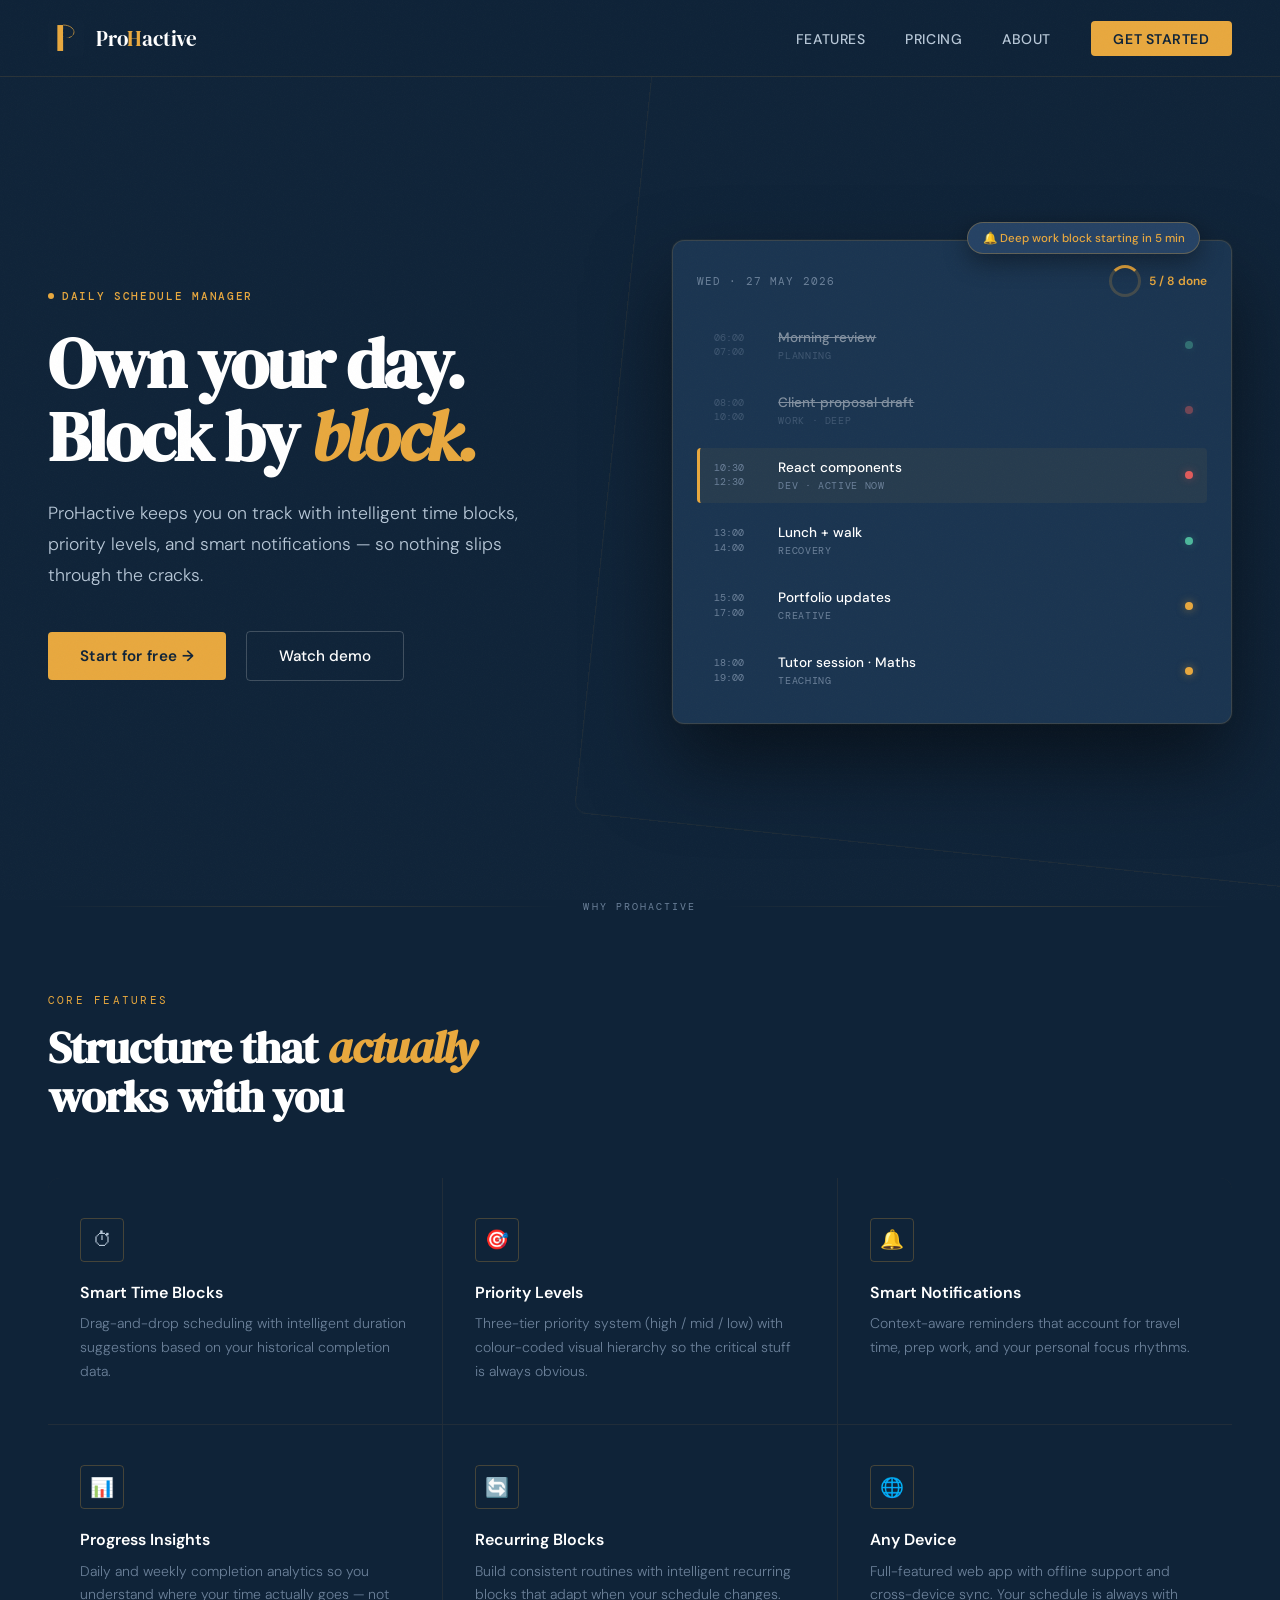
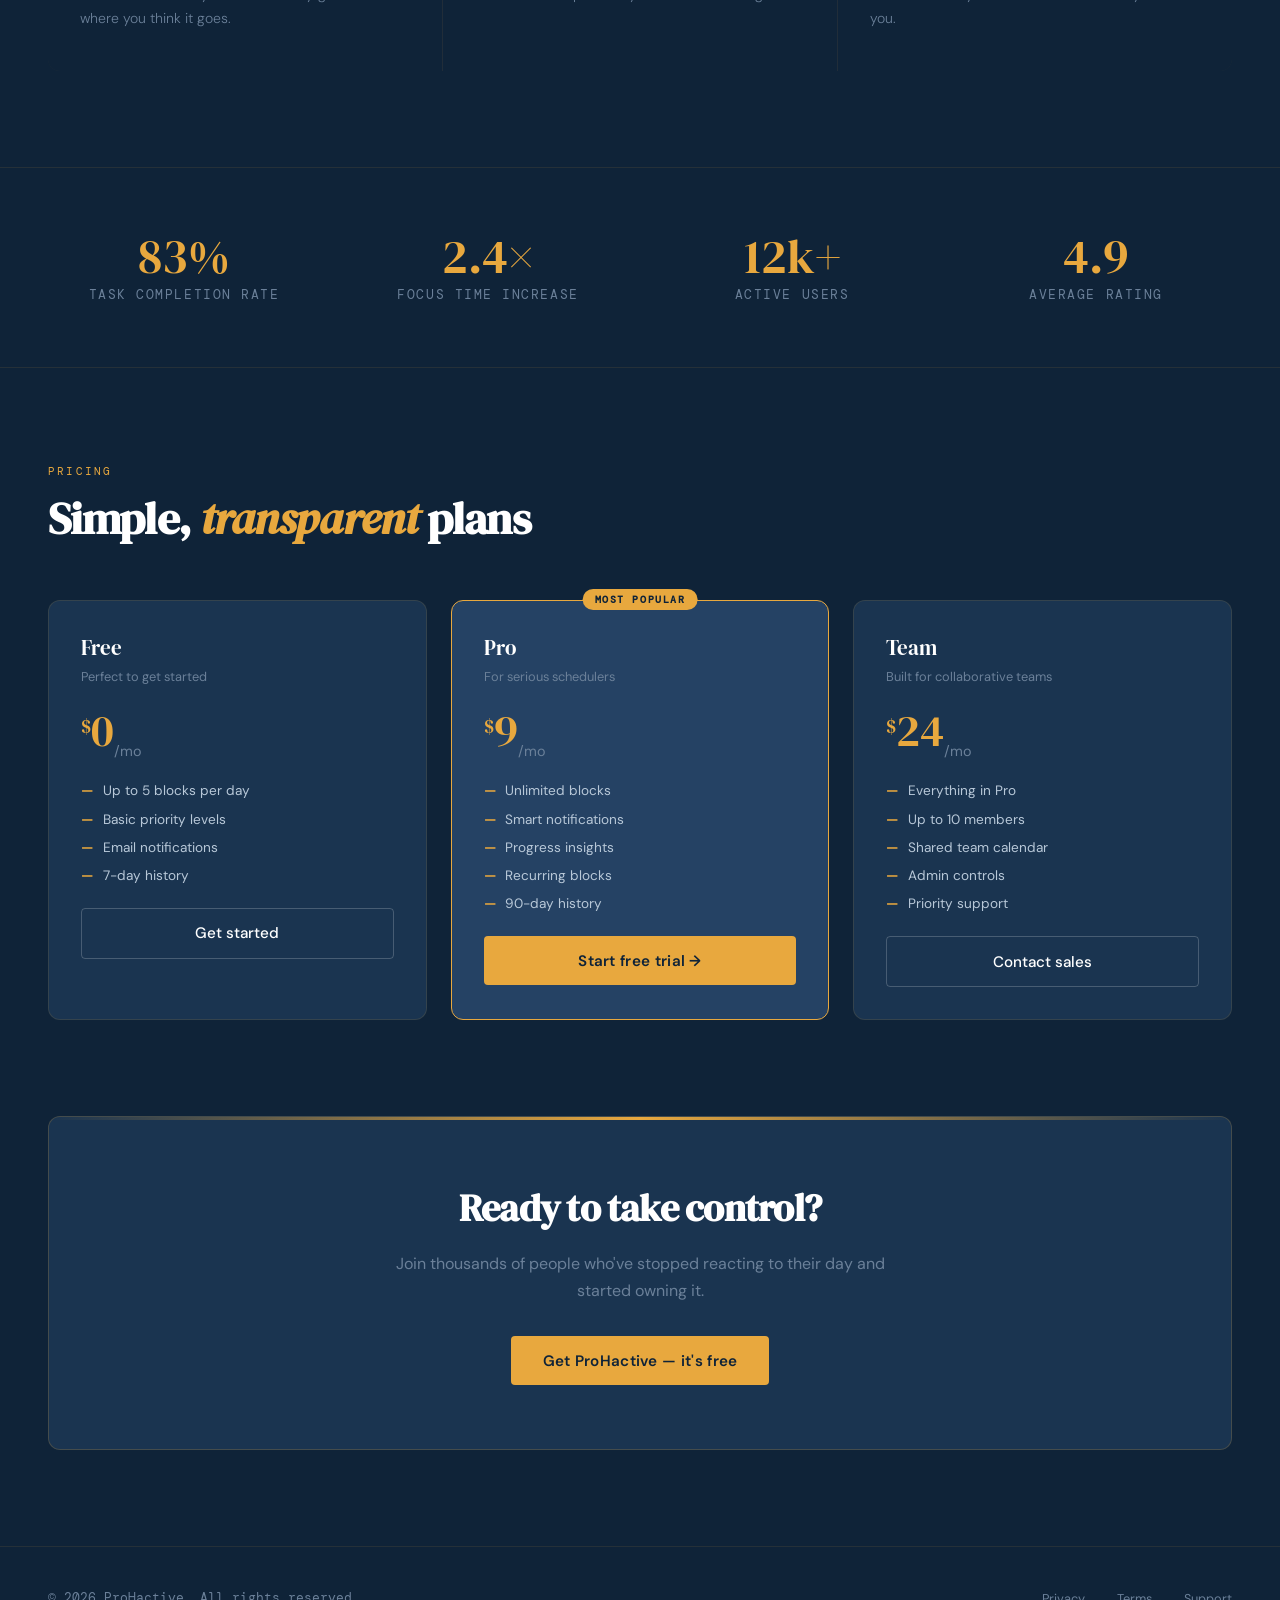
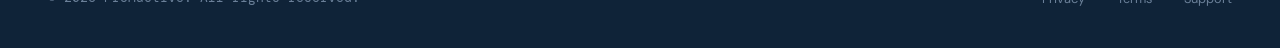
==== landingpage.html @ 16ff709b "doc: added a landing page doc for the app" ====
<!DOCTYPE html>
<html lang="en">
<head>
  <meta charset="UTF-8" />
  <meta name="viewport" content="width=device-width, initial-scale=1.0" />
  <title>ProHactive | Own Your Day</title>
  <link rel="preconnect" href="https://fonts.googleapis.com" />
  <link rel="preconnect" href="https://fonts.gstatic.com" crossorigin />
  <link href="https://fonts.googleapis.com/css2?family=DM+Serif+Display:ital@0;1&family=DM+Sans:wght@300;400;500;600&family=DM+Mono:wght@400;500&display=swap" rel="stylesheet" />

  <style>
    /* ── Tokens ── */
    :root {
      --navy:   #0f2338;
      --navy-mid: #1a3450;
      --navy-light: #254264;
      --gold:   #e8a83e;
      --gold-pale: #f3c97a;
      --gold-dim: #c08828;
      --cream:  #faf7f2;
      --white:  #ffffff;
      --text-body: #b8c8d8;
      --text-muted: #6b8099;

      --radius: 4px;
      --radius-lg: 12px;
      --transition: 0.25s cubic-bezier(.4,0,.2,1);
    }

    *, *::before, *::after { box-sizing: border-box; margin: 0; padding: 0; }

    html { scroll-behavior: smooth; }

    body {
      font-family: 'DM Sans', sans-serif;
      background: var(--navy);
      color: var(--text-body);
      overflow-x: hidden;
    }

    /* ── Grain overlay ── */
    body::before {
      content: '';
      position: fixed;
      inset: 0;
      background-image: url("data:image/svg+xml,%3Csvg viewBox='0 0 256 256' xmlns='http://www.w3.org/2000/svg'%3E%3Cfilter id='noise'%3E%3CfeTurbulence type='fractalNoise' baseFrequency='0.9' numOctaves='4' stitchTiles='stitch'/%3E%3C/filter%3E%3Crect width='100%25' height='100%25' filter='url(%23noise)' opacity='0.04'/%3E%3C/svg%3E");
      background-size: 200px;
      pointer-events: none;
      z-index: 9999;
      opacity: 0.6;
    }

    /* ── Nav ── */
    nav {
      position: fixed;
      top: 0; left: 0; right: 0;
      z-index: 100;
      display: flex;
      align-items: center;
      justify-content: space-between;
      padding: 1.25rem 3rem;
      background: rgba(15, 35, 56, 0.85);
      backdrop-filter: blur(16px);
      border-bottom: 1px solid rgba(232,168,62,.12);
    }

    .nav-logo {
      display: flex;
      align-items: center;
      gap: 0.75rem;
      text-decoration: none;
    }

    /* Inline P logo mark */
    .logo-mark {
      width: 36px;
      height: 36px;
      flex-shrink: 0;
    }

    .nav-brand {
      font-family: 'DM Serif Display', serif;
      font-size: 1.3rem;
      color: var(--white);
      letter-spacing: -0.01em;
    }

    .nav-brand span { color: var(--gold); }

    .nav-links {
      display: flex;
      align-items: center;
      gap: 2.5rem;
      list-style: none;
    }

    .nav-links a {
      text-decoration: none;
      font-size: 0.875rem;
      font-weight: 500;
      color: var(--text-body);
      letter-spacing: 0.04em;
      text-transform: uppercase;
      transition: color var(--transition);
    }

    .nav-links a:hover { color: var(--gold); }

    .nav-cta {
      background: var(--gold);
      color: var(--navy) !important;
      padding: 0.55rem 1.4rem;
      border-radius: var(--radius);
      font-weight: 600 !important;
      transition: background var(--transition), transform var(--transition) !important;
    }

    .nav-cta:hover {
      background: var(--gold-pale) !important;
      transform: translateY(-1px);
    }

    /* ── Hero ── */
    .hero {
      min-height: 100vh;
      display: grid;
      grid-template-columns: 1fr 1fr;
      align-items: center;
      gap: 4rem;
      padding: 10rem 3rem 6rem;
      position: relative;
      overflow: hidden;
    }

    /* Background geometric lines */
    .hero::after {
      content: '';
      position: absolute;
      right: -8%;
      top: 5%;
      width: 60%;
      height: 90%;
      border: 1px solid rgba(232,168,62,.06);
      border-radius: var(--radius-lg);
      transform: rotate(6deg);
      pointer-events: none;
    }

    .hero-eyebrow {
      display: inline-flex;
      align-items: center;
      gap: 0.5rem;
      font-family: 'DM Mono', monospace;
      font-size: 0.7rem;
      font-weight: 500;
      color: var(--gold);
      letter-spacing: 0.15em;
      text-transform: uppercase;
      margin-bottom: 1.5rem;
      opacity: 0;
      animation: fadeUp 0.7s 0.1s forwards;
    }

    .eyebrow-dot {
      width: 6px; height: 6px;
      border-radius: 50%;
      background: var(--gold);
      animation: pulse 2s infinite;
    }

    @keyframes pulse {
      0%, 100% { opacity: 1; transform: scale(1); }
      50% { opacity: 0.4; transform: scale(0.7); }
    }

    .hero-title {
      font-family: 'DM Serif Display', serif;
      font-size: clamp(3rem, 5.5vw, 5.5rem);
      line-height: 1.05;
      color: var(--white);
      letter-spacing: -0.03em;
      margin-bottom: 1.5rem;
      opacity: 0;
      animation: fadeUp 0.7s 0.2s forwards;
    }

    .hero-title .accent {
      color: var(--gold);
      font-style: italic;
    }

    .hero-sub {
      font-size: 1.1rem;
      line-height: 1.75;
      color: var(--text-body);
      max-width: 500px;
      margin-bottom: 2.5rem;
      font-weight: 300;
      opacity: 0;
      animation: fadeUp 0.7s 0.35s forwards;
    }

    .hero-actions {
      display: flex;
      align-items: center;
      gap: 1.25rem;
      flex-wrap: wrap;
      opacity: 0;
      animation: fadeUp 0.7s 0.5s forwards;
    }

    .btn-primary {
      background: var(--gold);
      color: var(--navy);
      border: none;
      padding: 0.9rem 2rem;
      border-radius: var(--radius);
      font-family: 'DM Sans', sans-serif;
      font-size: 0.95rem;
      font-weight: 600;
      cursor: pointer;
      letter-spacing: 0.02em;
      transition: background var(--transition), transform var(--transition), box-shadow var(--transition);
      box-shadow: 0 0 0 0 rgba(232,168,62,0);
    }

    .btn-primary:hover {
      background: var(--gold-pale);
      transform: translateY(-2px);
      box-shadow: 0 12px 32px rgba(232,168,62,0.25);
    }

    .btn-ghost {
      background: transparent;
      color: var(--white);
      border: 1px solid rgba(255,255,255,.2);
      padding: 0.9rem 2rem;
      border-radius: var(--radius);
      font-family: 'DM Sans', sans-serif;
      font-size: 0.95rem;
      font-weight: 500;
      cursor: pointer;
      transition: border-color var(--transition), color var(--transition);
    }

    .btn-ghost:hover {
      border-color: var(--gold);
      color: var(--gold);
    }

    /* ── App Preview ── */
    .hero-visual {
      position: relative;
      opacity: 0;
      animation: fadeLeft 0.9s 0.45s forwards;
    }

    .app-card {
      background: var(--navy-mid);
      border: 1px solid rgba(232,168,62,.15);
      border-radius: var(--radius-lg);
      padding: 1.5rem;
      box-shadow: 0 40px 80px rgba(0,0,0,.5), 0 0 0 1px rgba(232,168,62,.05);
    }

    .app-header {
      display: flex;
      align-items: center;
      justify-content: space-between;
      margin-bottom: 1.25rem;
    }

    .app-date {
      font-family: 'DM Mono', monospace;
      font-size: 0.7rem;
      color: var(--text-muted);
      letter-spacing: 0.1em;
      text-transform: uppercase;
    }

    .progress-ring {
      display: flex;
      align-items: center;
      gap: 0.5rem;
      font-size: 0.75rem;
      color: var(--gold);
      font-weight: 600;
    }

    .ring {
      width: 32px; height: 32px;
      border-radius: 50%;
      border: 3px solid rgba(232,168,62,.2);
      border-top-color: var(--gold);
      animation: spin 3s linear infinite;
    }

    @keyframes spin { to { transform: rotate(360deg); } }

    /* Time blocks */
    .time-blocks { display: flex; flex-direction: column; gap: 0.6rem; }

    .block {
      display: grid;
      grid-template-columns: 52px 1fr auto;
      align-items: center;
      gap: 0.75rem;
      padding: 0.7rem 0.9rem;
      border-radius: var(--radius);
      border-left: 3px solid transparent;
      transition: background var(--transition);
      cursor: default;
    }

    .block:hover { background: rgba(255,255,255,.03); }

    .block-time {
      font-family: 'DM Mono', monospace;
      font-size: 0.65rem;
      color: var(--text-muted);
      line-height: 1.4;
    }

    .block-info { display: flex; flex-direction: column; gap: 0.2rem; }

    .block-title {
      font-size: 0.85rem;
      font-weight: 500;
      color: var(--white);
    }

    .block-tag {
      font-size: 0.65rem;
      color: var(--text-muted);
      font-family: 'DM Mono', monospace;
      letter-spacing: 0.06em;
      text-transform: uppercase;
    }

    .priority {
      width: 8px; height: 8px;
      border-radius: 50%;
      flex-shrink: 0;
    }

    /* Priority colors */
    .p-high   { background: #e05b5b; box-shadow: 0 0 8px #e05b5b66; }
    .p-mid    { background: var(--gold); box-shadow: 0 0 8px rgba(232,168,62,.5); }
    .p-low    { background: #4db89c; box-shadow: 0 0 8px #4db89c55; }

    /* Active block */
    .block-active {
      background: rgba(232,168,62,.06);
      border-left-color: var(--gold);
    }

    .block-done { opacity: 0.45; }
    .block-done .block-title { text-decoration: line-through; }

    /* Notification pill */
    .notif-pill {
      position: absolute;
      top: -18px;
      right: 2rem;
      background: var(--navy-light);
      border: 1px solid rgba(232,168,62,.3);
      border-radius: 99px;
      padding: 0.45rem 0.9rem;
      font-size: 0.72rem;
      color: var(--gold);
      font-weight: 500;
      display: flex;
      align-items: center;
      gap: 0.4rem;
      box-shadow: 0 8px 24px rgba(0,0,0,.4);
      animation: floatBob 3s ease-in-out infinite;
    }

    @keyframes floatBob {
      0%, 100% { transform: translateY(0); }
      50% { transform: translateY(-6px); }
    }

    /* ── Divider ── */
    .section-divider {
      display: flex;
      align-items: center;
      gap: 1.5rem;
      padding: 0 3rem;
      margin: 0 0 5rem;
    }

    .divider-line {
      flex: 1;
      height: 1px;
      background: linear-gradient(90deg, transparent, rgba(232,168,62,.2), transparent);
    }

    .divider-label {
      font-family: 'DM Mono', monospace;
      font-size: 0.65rem;
      letter-spacing: 0.2em;
      text-transform: uppercase;
      color: var(--text-muted);
    }

    /* ── Features ── */
    .features {
      padding: 0 3rem 6rem;
    }

    .section-label {
      font-family: 'DM Mono', monospace;
      font-size: 0.7rem;
      letter-spacing: 0.2em;
      text-transform: uppercase;
      color: var(--gold);
      margin-bottom: 1rem;
    }

    .section-title {
      font-family: 'DM Serif Display', serif;
      font-size: clamp(2rem, 3.5vw, 3.2rem);
      color: var(--white);
      line-height: 1.1;
      letter-spacing: -0.02em;
      margin-bottom: 3.5rem;
    }

    .section-title em { color: var(--gold); font-style: italic; }

    .features-grid {
      display: grid;
      grid-template-columns: repeat(3, 1fr);
      gap: 1.5px;
      background: rgba(232,168,62,.08);
      border-radius: var(--radius-lg);
      overflow: hidden;
    }

    .feature-card {
      background: var(--navy);
      padding: 2.5rem 2rem;
      transition: background var(--transition);
      position: relative;
    }

    .feature-card:hover { background: var(--navy-mid); }

    .feature-card::before {
      content: '';
      position: absolute;
      top: 0; left: 0; right: 0;
      height: 2px;
      background: linear-gradient(90deg, transparent, var(--gold), transparent);
      opacity: 0;
      transition: opacity var(--transition);
    }

    .feature-card:hover::before { opacity: 1; }

    .feature-icon {
      width: 44px; height: 44px;
      border: 1px solid rgba(232,168,62,.25);
      border-radius: var(--radius);
      display: flex;
      align-items: center;
      justify-content: center;
      margin-bottom: 1.25rem;
      font-size: 1.2rem;
    }

    .feature-name {
      font-size: 1rem;
      font-weight: 600;
      color: var(--white);
      margin-bottom: 0.6rem;
    }

    .feature-desc {
      font-size: 0.875rem;
      line-height: 1.7;
      color: var(--text-muted);
      font-weight: 300;
    }

    /* ── Stats strip ── */
    .stats {
      padding: 4rem 3rem;
      border-top: 1px solid rgba(232,168,62,.1);
      border-bottom: 1px solid rgba(232,168,62,.1);
      display: grid;
      grid-template-columns: repeat(4, 1fr);
      gap: 2rem;
      margin-bottom: 6rem;
    }

    .stat-item { text-align: center; }

    .stat-num {
      font-family: 'DM Serif Display', serif;
      font-size: 3rem;
      color: var(--gold);
      line-height: 1;
      margin-bottom: 0.4rem;
    }

    .stat-label {
      font-size: 0.8rem;
      color: var(--text-muted);
      text-transform: uppercase;
      letter-spacing: 0.12em;
      font-family: 'DM Mono', monospace;
    }

    /* ── Pricing ── */
    .pricing {
      padding: 0 3rem 6rem;
    }

    .pricing-cards {
      display: grid;
      grid-template-columns: repeat(3, 1fr);
      gap: 1.5rem;
      margin-top: 3rem;
    }

    .price-card {
      border: 1px solid rgba(232,168,62,.12);
      border-radius: var(--radius-lg);
      padding: 2rem;
      background: var(--navy-mid);
      position: relative;
      transition: transform var(--transition), box-shadow var(--transition);
    }

    .price-card:hover {
      transform: translateY(-4px);
      box-shadow: 0 24px 48px rgba(0,0,0,.4);
    }

    .price-card.featured {
      border-color: var(--gold);
      background: var(--navy-light);
    }

    .featured-badge {
      position: absolute;
      top: -12px;
      left: 50%;
      transform: translateX(-50%);
      background: var(--gold);
      color: var(--navy);
      font-size: 0.65rem;
      font-weight: 700;
      letter-spacing: 0.15em;
      text-transform: uppercase;
      padding: 0.25rem 0.75rem;
      border-radius: 99px;
      font-family: 'DM Mono', monospace;
    }

    .plan-name {
      font-family: 'DM Serif Display', serif;
      font-size: 1.3rem;
      color: var(--white);
      margin-bottom: 0.4rem;
    }

    .plan-desc {
      font-size: 0.8rem;
      color: var(--text-muted);
      margin-bottom: 1.5rem;
    }

    .plan-price {
      font-family: 'DM Serif Display', serif;
      font-size: 2.8rem;
      color: var(--gold);
      line-height: 1;
      margin-bottom: 0.3rem;
    }

    .plan-price sup { font-size: 1.2rem; vertical-align: top; margin-top: 0.5rem; display: inline-block; }
    .plan-price sub { font-size: 0.9rem; color: var(--text-muted); font-family: 'DM Sans', sans-serif; }

    .plan-features {
      list-style: none;
      margin: 1.5rem 0;
      display: flex;
      flex-direction: column;
      gap: 0.7rem;
    }

    .plan-features li {
      font-size: 0.85rem;
      color: var(--text-body);
      display: flex;
      align-items: center;
      gap: 0.6rem;
    }

    .plan-features li::before {
      content: '—';
      color: var(--gold);
      font-weight: 700;
      flex-shrink: 0;
    }

    /* ── CTA Banner ── */
    .cta-banner {
      margin: 0 3rem 6rem;
      background: var(--navy-mid);
      border: 1px solid rgba(232,168,62,.2);
      border-radius: var(--radius-lg);
      padding: 4rem 3rem;
      text-align: center;
      position: relative;
      overflow: hidden;
    }

    .cta-banner::before {
      content: '';
      position: absolute;
      top: 0; left: 0; right: 0;
      height: 3px;
      background: linear-gradient(90deg, transparent, var(--gold), transparent);
    }

    .cta-banner h2 {
      font-family: 'DM Serif Display', serif;
      font-size: clamp(1.8rem, 3vw, 3rem);
      color: var(--white);
      margin-bottom: 1rem;
      letter-spacing: -0.02em;
    }

    .cta-banner p {
      color: var(--text-muted);
      font-size: 1rem;
      max-width: 500px;
      margin: 0 auto 2rem;
      line-height: 1.7;
    }

    /* ── Footer ── */
    footer {
      border-top: 1px solid rgba(232,168,62,.1);
      padding: 2.5rem 3rem;
      display: flex;
      align-items: center;
      justify-content: space-between;
    }

    footer p {
      font-size: 0.8rem;
      color: var(--text-muted);
      font-family: 'DM Mono', monospace;
    }

    .footer-links {
      display: flex;
      gap: 2rem;
      list-style: none;
    }

    .footer-links a {
      font-size: 0.8rem;
      color: var(--text-muted);
      text-decoration: none;
      transition: color var(--transition);
    }

    .footer-links a:hover { color: var(--gold); }

    /* ── Animations ── */
    @keyframes fadeUp {
      from { opacity: 0; transform: translateY(24px); }
      to   { opacity: 1; transform: translateY(0); }
    }

    @keyframes fadeLeft {
      from { opacity: 0; transform: translateX(32px); }
      to   { opacity: 1; transform: translateX(0); }
    }

    /* Scroll reveals */
    .reveal {
      opacity: 0;
      transform: translateY(20px);
      transition: opacity 0.6s ease, transform 0.6s ease;
    }

    .reveal.visible {
      opacity: 1;
      transform: translateY(0);
    }

    /* ── Responsive ── */
    @media (max-width: 900px) {
      nav { padding: 1rem 1.5rem; }
      .nav-links { display: none; }
      .hero { grid-template-columns: 1fr; padding: 8rem 1.5rem 4rem; }
      .hero::after { display: none; }
      .hero-visual { order: -1; }
      .features-grid, .pricing-cards { grid-template-columns: 1fr; }
      .stats { grid-template-columns: 1fr 1fr; }
      .features, .pricing, .cta-banner { margin: 0 1.5rem 4rem; padding: 0; }
      .cta-banner { margin: 0 1.5rem 4rem; padding: 2.5rem 1.5rem; }
      footer { flex-direction: column; gap: 1rem; text-align: center; }
    }
  </style>
</head>
<body>

  <!-- Nav -->
  <nav>
    <a href="#" class="nav-logo">
      <svg class="logo-mark" viewBox="0 0 100 100" fill="none" xmlns="http://www.w3.org/2000/svg">
        <rect width="100" height="100" rx="8" fill="#0f2338"/>
        <rect x="26" y="14" width="16" height="72" fill="#e8a83e"/>
        <path d="M42 14 C80 14 88 50 42 52" stroke="#0f2338" stroke-width="7" fill="none"/>
        <path d="M42 14 C78 14 86 50 42 52" stroke="#e8a83e" stroke-width="2" fill="none"/>
        <!-- Horizontal lines -->
        <line x1="42" y1="30" x2="70" y2="30" stroke="#0f2338" stroke-width="7"/>
        <line x1="42" y1="41" x2="68" y2="41" stroke="#0f2338" stroke-width="7"/>
        <line x1="42" y1="52" x2="58" y2="52" stroke="#0f2338" stroke-width="7"/>
      </svg>
      <span class="nav-brand">Pro<span>H</span>active</span>
    </a>
    <ul class="nav-links">
      <li><a href="#features">Features</a></li>
      <li><a href="#pricing">Pricing</a></li>
      <li><a href="#about">About</a></li>
      <li><a href="#" class="nav-cta">Get Started</a></li>
    </ul>
  </nav>

  <!-- Hero -->
  <section class="hero">
    <div class="hero-content">
      <div class="hero-eyebrow">
        <span class="eyebrow-dot"></span>
        Daily Schedule Manager
      </div>
      <h1 class="hero-title">
        Own your day.<br/>
        Block by <span class="accent">block.</span>
      </h1>
      <p class="hero-sub">
        ProHactive keeps you on track with intelligent time blocks, priority levels, and smart notifications — so nothing slips through the cracks.
      </p>
      <div class="hero-actions">
        <button class="btn-primary">Start for free →</button>
        <button class="btn-ghost">Watch demo</button>
      </div>
    </div>

    <!-- App preview -->
    <div class="hero-visual">
      <div class="notif-pill">
        🔔 Deep work block starting in 5 min
      </div>
      <div class="app-card">
        <div class="app-header">
          <div class="app-date">Wed · 27 May 2026</div>
          <div class="progress-ring">
            <div class="ring"></div>
            5 / 8 done
          </div>
        </div>

        <div class="time-blocks">
          <div class="block block-done">
            <div class="block-time">06:00<br/>07:00</div>
            <div class="block-info">
              <div class="block-title">Morning review</div>
              <div class="block-tag">Planning</div>
            </div>
            <div class="priority p-low"></div>
          </div>

          <div class="block block-done">
            <div class="block-time">08:00<br/>10:00</div>
            <div class="block-info">
              <div class="block-title">Client proposal draft</div>
              <div class="block-tag">Work · Deep</div>
            </div>
            <div class="priority p-high"></div>
          </div>

          <div class="block block-active">
            <div class="block-time">10:30<br/>12:30</div>
            <div class="block-info">
              <div class="block-title">React components</div>
              <div class="block-tag">Dev · Active now</div>
            </div>
            <div class="priority p-high"></div>
          </div>

          <div class="block">
            <div class="block-time">13:00<br/>14:00</div>
            <div class="block-info">
              <div class="block-title">Lunch + walk</div>
              <div class="block-tag">Recovery</div>
            </div>
            <div class="priority p-low"></div>
          </div>

          <div class="block">
            <div class="block-time">15:00<br/>17:00</div>
            <div class="block-info">
              <div class="block-title">Portfolio updates</div>
              <div class="block-tag">Creative</div>
            </div>
            <div class="priority p-mid"></div>
          </div>

          <div class="block">
            <div class="block-time">18:00<br/>19:00</div>
            <div class="block-info">
              <div class="block-title">Tutor session · Maths</div>
              <div class="block-tag">Teaching</div>
            </div>
            <div class="priority p-mid"></div>
          </div>
        </div>
      </div>
    </div>
  </section>

  <!-- Divider -->
  <div class="section-divider">
    <div class="divider-line"></div>
    <span class="divider-label">Why ProHactive</span>
    <div class="divider-line"></div>
  </div>

  <!-- Features -->
  <section class="features reveal" id="features">
    <div class="section-label">Core features</div>
    <h2 class="section-title">
      Structure that <em>actually</em><br/>works with you
    </h2>

    <div class="features-grid">
      <div class="feature-card">
        <div class="feature-icon">⏱</div>
        <div class="feature-name">Smart Time Blocks</div>
        <p class="feature-desc">Drag-and-drop scheduling with intelligent duration suggestions based on your historical completion data.</p>
      </div>
      <div class="feature-card">
        <div class="feature-icon">🎯</div>
        <div class="feature-name">Priority Levels</div>
        <p class="feature-desc">Three-tier priority system (high / mid / low) with colour-coded visual hierarchy so the critical stuff is always obvious.</p>
      </div>
      <div class="feature-card">
        <div class="feature-icon">🔔</div>
        <div class="feature-name">Smart Notifications</div>
        <p class="feature-desc">Context-aware reminders that account for travel time, prep work, and your personal focus rhythms.</p>
      </div>
      <div class="feature-card">
        <div class="feature-icon">📊</div>
        <div class="feature-name">Progress Insights</div>
        <p class="feature-desc">Daily and weekly completion analytics so you understand where your time actually goes — not where you think it goes.</p>
      </div>
      <div class="feature-card">
        <div class="feature-icon">🔄</div>
        <div class="feature-name">Recurring Blocks</div>
        <p class="feature-desc">Build consistent routines with intelligent recurring blocks that adapt when your schedule changes.</p>
      </div>
      <div class="feature-card">
        <div class="feature-icon">🌐</div>
        <div class="feature-name">Any Device</div>
        <p class="feature-desc">Full-featured web app with offline support and cross-device sync. Your schedule is always with you.</p>
      </div>
    </div>
  </section>

  <!-- Stats -->
  <div class="stats reveal">
    <div class="stat-item">
      <div class="stat-num">83%</div>
      <div class="stat-label">Task completion rate</div>
    </div>
    <div class="stat-item">
      <div class="stat-num">2.4×</div>
      <div class="stat-label">Focus time increase</div>
    </div>
    <div class="stat-item">
      <div class="stat-num">12k+</div>
      <div class="stat-label">Active users</div>
    </div>
    <div class="stat-item">
      <div class="stat-num">4.9</div>
      <div class="stat-label">Average rating</div>
    </div>
  </div>

  <!-- Pricing -->
  <section class="pricing reveal" id="pricing">
    <div class="section-label">Pricing</div>
    <h2 class="section-title">Simple, <em>transparent</em> plans</h2>

    <div class="pricing-cards">
      <div class="price-card">
        <div class="plan-name">Free</div>
        <div class="plan-desc">Perfect to get started</div>
        <div class="plan-price"><sup>$</sup>0<sub>/mo</sub></div>
        <ul class="plan-features">
          <li>Up to 5 blocks per day</li>
          <li>Basic priority levels</li>
          <li>Email notifications</li>
          <li>7-day history</li>
        </ul>
        <button class="btn-ghost" style="width:100%">Get started</button>
      </div>

      <div class="price-card featured">
        <div class="featured-badge">Most Popular</div>
        <div class="plan-name">Pro</div>
        <div class="plan-desc">For serious schedulers</div>
        <div class="plan-price"><sup>$</sup>9<sub>/mo</sub></div>
        <ul class="plan-features">
          <li>Unlimited blocks</li>
          <li>Smart notifications</li>
          <li>Progress insights</li>
          <li>Recurring blocks</li>
          <li>90-day history</li>
        </ul>
        <button class="btn-primary" style="width:100%">Start free trial →</button>
      </div>

      <div class="price-card">
        <div class="plan-name">Team</div>
        <div class="plan-desc">Built for collaborative teams</div>
        <div class="plan-price"><sup>$</sup>24<sub>/mo</sub></div>
        <ul class="plan-features">
          <li>Everything in Pro</li>
          <li>Up to 10 members</li>
          <li>Shared team calendar</li>
          <li>Admin controls</li>
          <li>Priority support</li>
        </ul>
        <button class="btn-ghost" style="width:100%">Contact sales</button>
      </div>
    </div>
  </section>

  <!-- CTA Banner -->
  <div class="cta-banner reveal">
    <h2>Ready to take control?</h2>
    <p>Join thousands of people who've stopped reacting to their day and started owning it.</p>
    <button class="btn-primary">Get ProHactive — it's free</button>
  </div>

  <!-- Footer -->
  <footer>
    <p>© 2026 ProHactive. All rights reserved.</p>
    <ul class="footer-links">
      <li><a href="#">Privacy</a></li>
      <li><a href="#">Terms</a></li>
      <li><a href="#">Support</a></li>
    </ul>
  </footer>

  <script>
    // Scroll reveal
    const reveals = document.querySelectorAll('.reveal');
    const io = new IntersectionObserver((entries) => {
      entries.forEach(e => {
        if (e.isIntersecting) {
          e.target.classList.add('visible');
          io.unobserve(e.target);
        }
      });
    }, { threshold: 0.1 });

    reveals.forEach(el => io.observe(el));

    // Stagger feature cards on reveal
    const grid = document.querySelector('.features-grid');
    if (grid) {
      const cards = grid.querySelectorAll('.feature-card');
      cards.forEach((c, i) => {
        c.style.transitionDelay = `${i * 0.06}s`;
        c.classList.add('reveal');
        io.observe(c);
      });
    }
  </script>
</body>
</html>
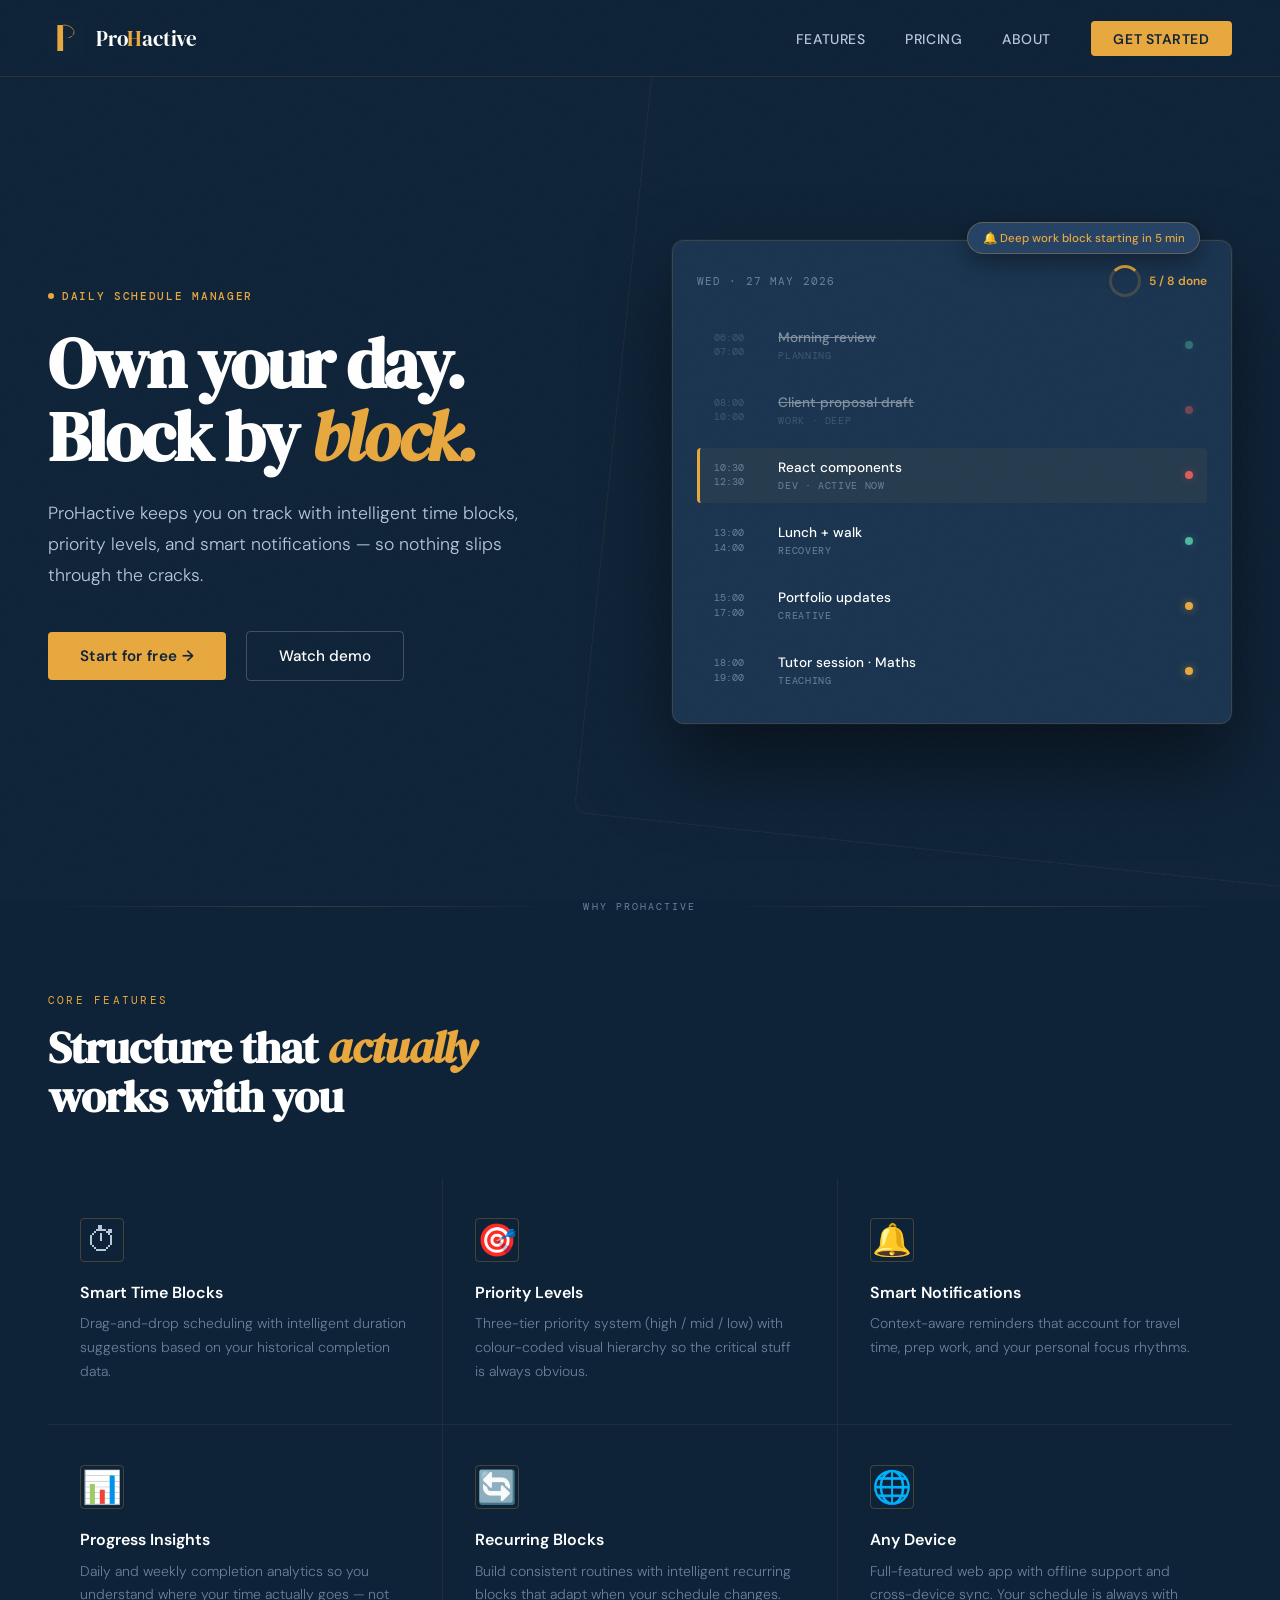
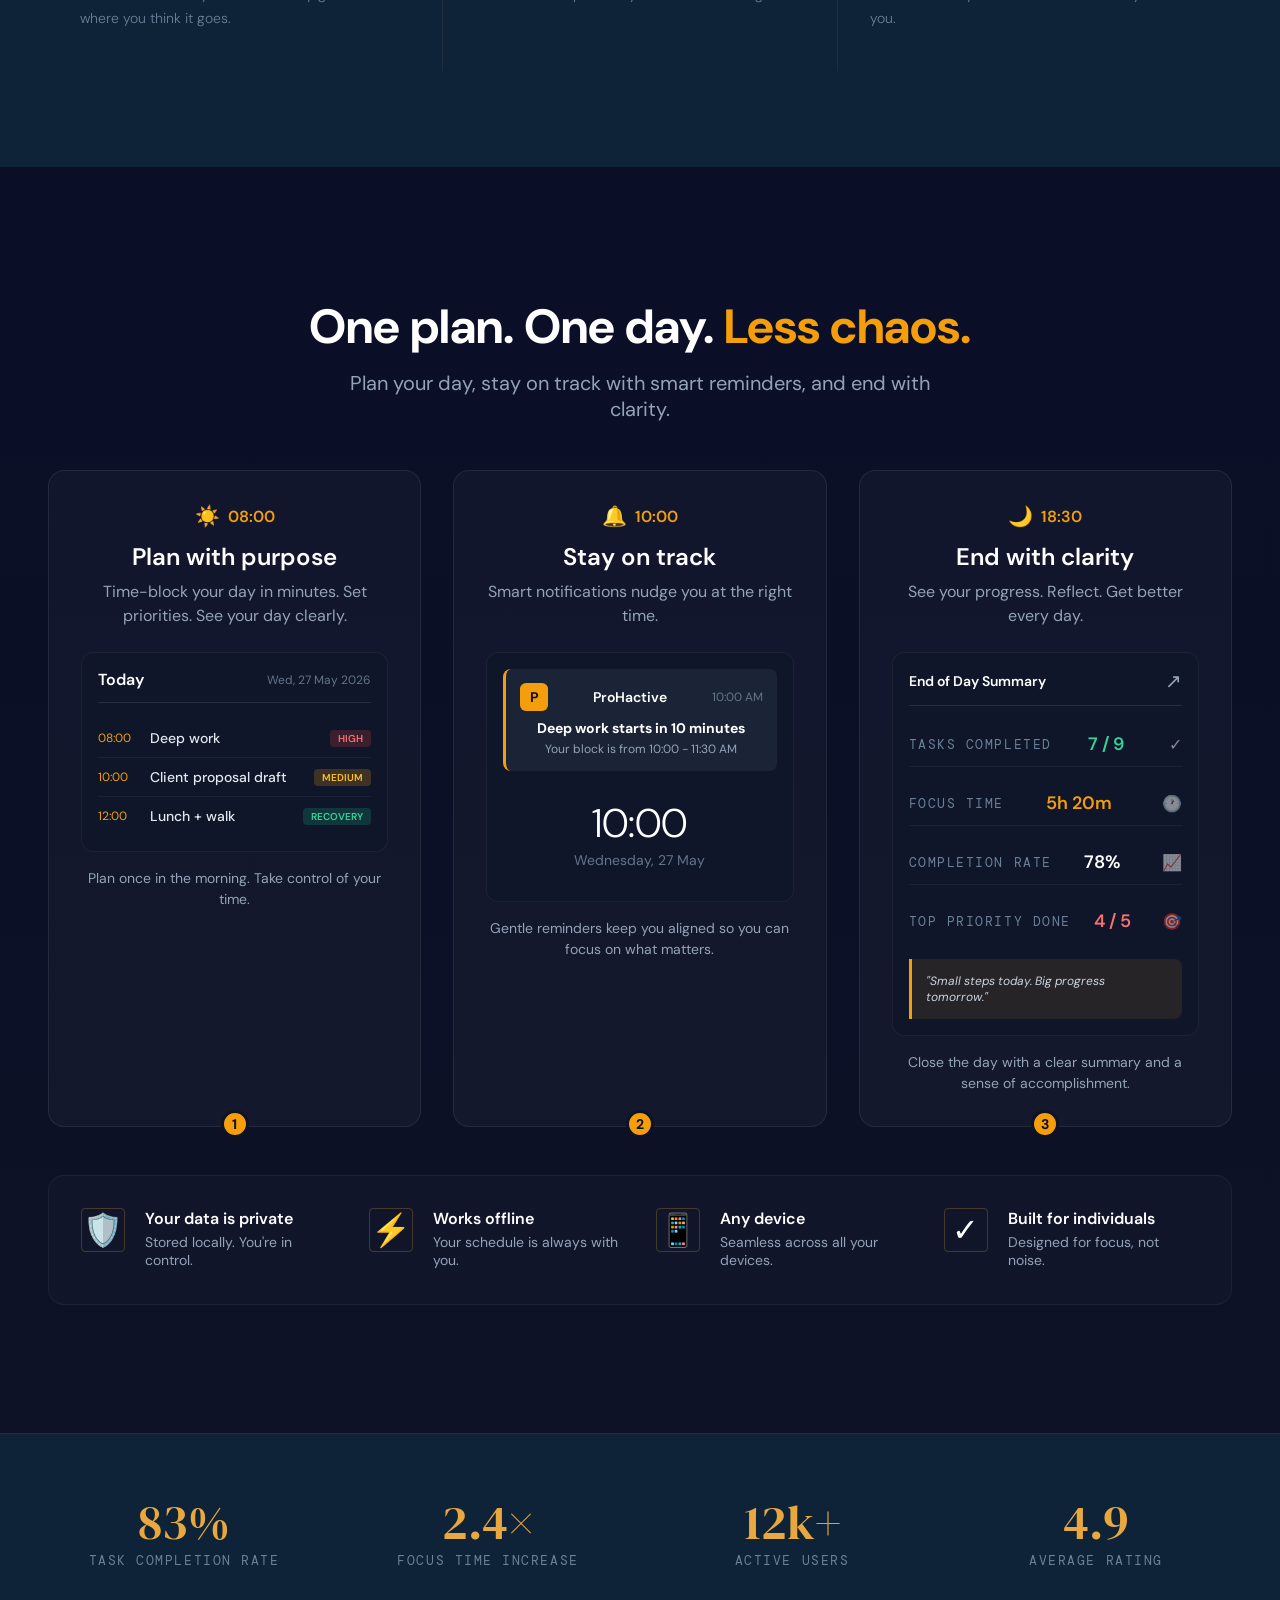
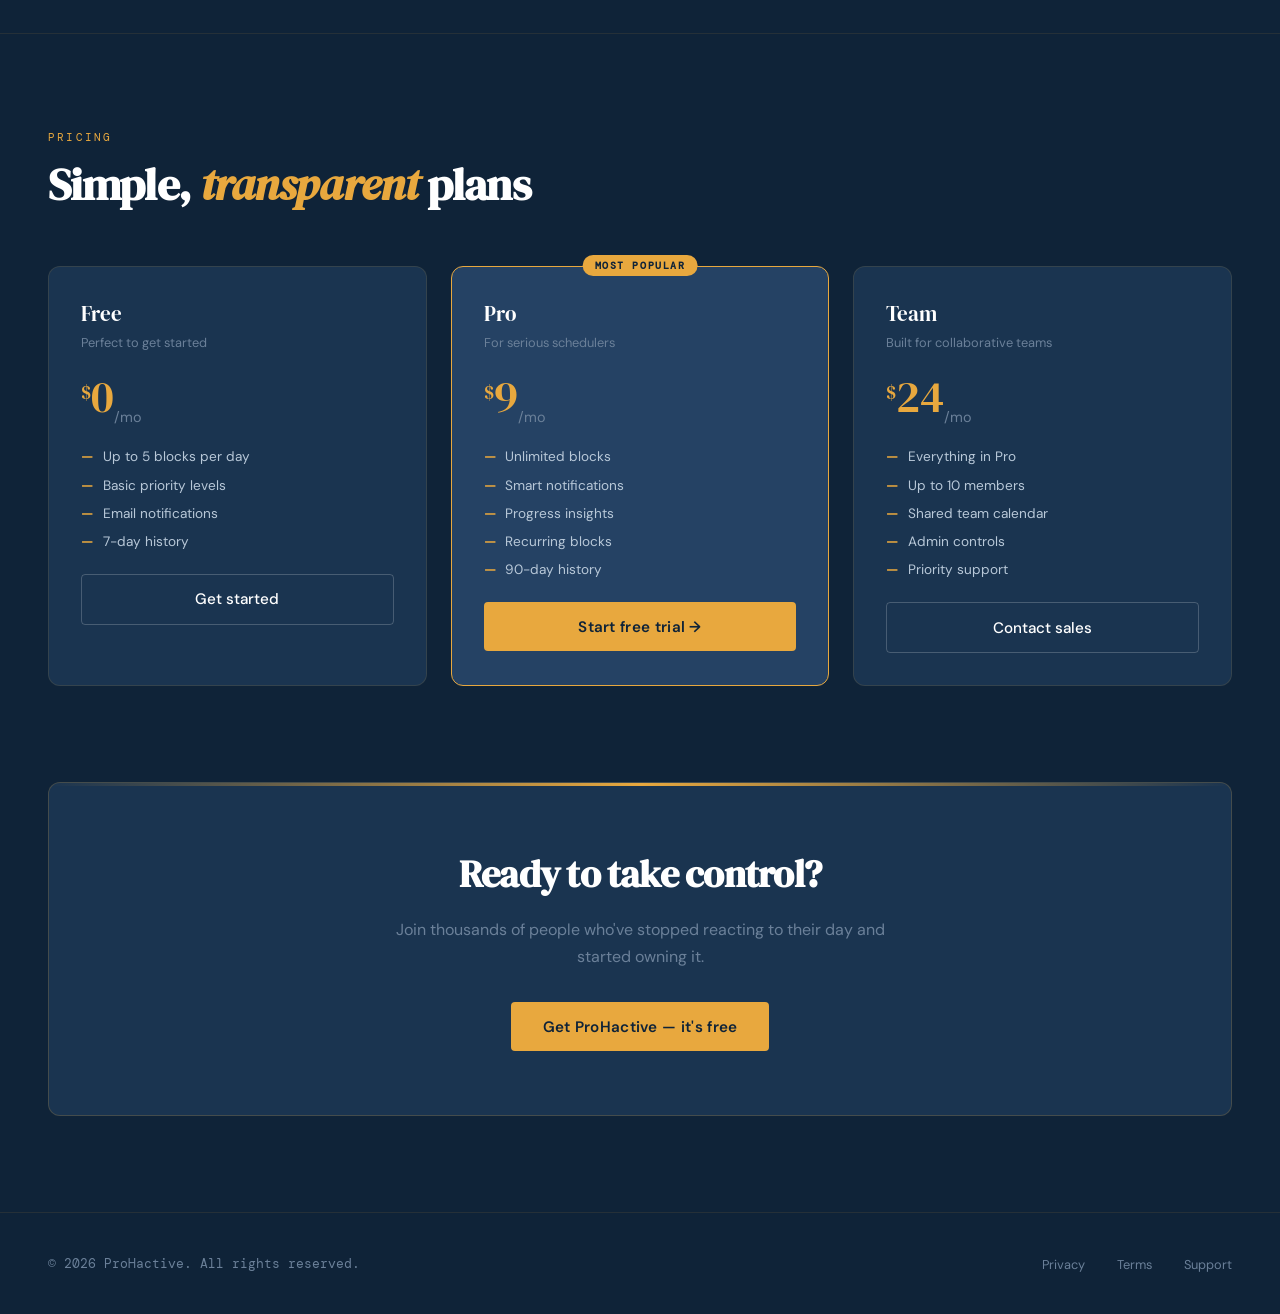
==== commit 3fc03855: "feat: added how it works section" ====
--- a/landingpage.html
+++ b/landingpage.html
@@ -482,6 +482,469 @@
       line-height: 1.7;
       color: var(--text-muted);
       font-weight: 300;
+    }
+
+      /* How It Works Section */
+  .how-it-works {
+    padding: 5rem 1.5rem;
+    background: linear-gradient(180deg, #0a0e27 0%, #0d1226 100%);
+    color: #fff;
+  }
+
+  .how-it-works .container {
+    max-width: 1200px;
+    margin: 0 auto;
+  }
+
+  .section-header {
+    text-align: center;
+    margin-bottom: 3rem;
+  }
+
+  .section-header h2 {
+    font-size: 2rem;
+    font-weight: 700;
+    margin-bottom: 0.75rem;
+    color: #fff;
+  }
+
+  .section-header .highlight {
+    color: #f59e0b;
+  }
+
+  .section-subtitle {
+    font-size: 1.125rem;
+    color: #94a3b8;
+    max-width: 600px;
+    margin: 0 auto;
+  }
+
+  /* Process Steps */
+  .process-steps {
+    display: grid;
+    gap: 2.5rem;
+    margin-bottom: 3rem;
+  }
+
+  .step {
+    background: rgba(255, 255, 255, 0.03);
+    border: 1px solid rgba(255, 255, 255, 0.08);
+    border-radius: 1rem;
+    padding: 1.5rem;
+    position: relative;
+    text-align: center;
+  }
+
+  .step-time {
+    display: flex;
+    align-items: center;
+    justify-content: center;
+    gap: 0.5rem;
+    margin-bottom: 0.75rem;
+  }
+
+  .step-time .sun-icon,
+  .step-time .bell-icon,
+  .step-time .moon-icon {
+    font-size: 1.25rem;
+  }
+
+  .step-time .time {
+    font-size: 1rem;
+    font-weight: 600;
+    color: #f59e0b;
+  }
+
+  .step h3 {
+    font-size: 1.25rem;
+    font-weight: 600;
+    margin-bottom: 0.5rem;
+    color: #fff;
+  }
+
+  .step-desc {
+    font-size: 0.875rem;
+    color: #94a3b8;
+    margin-bottom: 1.5rem;
+    line-height: 1.5;
+  }
+
+  /* Step Visuals */
+  .step-visual {
+    background: rgba(15, 23, 42, 0.8);
+    border-radius: 0.75rem;
+    padding: 1rem;
+    margin-bottom: 1rem;
+    border: 1px solid rgba(255, 255, 255, 0.05);
+  }
+
+  /* Mobile Schedule */
+  .mobile-schedule {
+    text-align: left;
+  }
+
+  .schedule-header {
+    display: flex;
+    justify-content: space-between;
+    align-items: center;
+    margin-bottom: 1rem;
+    padding-bottom: 0.75rem;
+    border-bottom: 1px solid rgba(255, 255, 255, 0.1);
+  }
+
+  .schedule-header span:first-child {
+    font-weight: 600;
+    color: #fff;
+  }
+
+  .schedule-header .date {
+    font-size: 0.75rem;
+    color: #64748b;
+  }
+
+  .schedule-item {
+    display: flex;
+    gap: 0.75rem;
+    align-items: center;
+    padding: 0.625rem 0;
+    border-bottom: 1px solid rgba(255, 255, 255, 0.05);
+  }
+
+  .schedule-item:last-child {
+    border-bottom: none;
+  }
+
+  .item-time {
+    font-size: 0.75rem;
+    color: #f59e0b;
+    min-width: 40px;
+  }
+
+  .item-content {
+    flex: 1;
+    display: flex;
+    justify-content: space-between;
+    align-items: center;
+  }
+
+  .item-title {
+    font-size: 0.875rem;
+    color: #e2e8f0;
+    font-weight: 500;
+  }
+
+  .item-tag {
+    font-size: 0.625rem;
+    padding: 0.125rem 0.5rem;
+    border-radius: 0.25rem;
+    font-weight: 600;
+    text-transform: uppercase;
+  }
+
+  .item-tag.high {
+    background: rgba(239, 68, 68, 0.2);
+    color: #f87171;
+  }
+
+  .item-tag.medium {
+    background: rgba(245, 158, 11, 0.2);
+    color: #fbbf24;
+  }
+
+  .item-tag.recovery {
+    background: rgba(16, 185, 129, 0.2);
+    color: #34d399;
+  }
+
+  /* Notification Card */
+  .notification-card {
+    background: rgba(30, 41, 59, 0.8);
+    border-radius: 0.5rem;
+    padding: 0.875rem;
+    margin-bottom: 1rem;
+    border-left: 3px solid #f59e0b;
+  }
+
+  .notif-header {
+    display: flex;
+    align-items: center;
+    gap: 0.5rem;
+    margin-bottom: 0.5rem;
+  }
+
+  .notif-icon {
+    width: 28px;
+    height: 28px;
+    background: #f59e0b;
+    color: #0a0e27;
+    border-radius: 6px;
+    display: flex;
+    align-items: center;
+    justify-content: center;
+    font-weight: 700;
+    font-size: 0.875rem;
+  }
+
+  .notif-app {
+    flex: 1;
+    font-weight: 600;
+    color: #fff;
+    font-size: 0.875rem;
+  }
+
+  .notif-time {
+    font-size: 0.75rem;
+    color: #64748b;
+  }
+
+  .notif-content strong {
+    display: block;
+    color: #fff;
+    font-size: 0.875rem;
+    margin-bottom: 0.25rem;
+  }
+
+  .notif-content p {
+    font-size: 0.75rem;
+    color: #94a3b8;
+    margin: 0;
+  }
+
+  .clock-display {
+    text-align: center;
+    padding: 1rem;
+  }
+
+  .clock-time {
+    display: block;
+    font-size: 2.5rem;
+    font-weight: 300;
+    color: #fff;
+    line-height: 1;
+  }
+
+  .clock-date {
+    font-size: 0.875rem;
+    color: #64748b;
+    margin-top: 0.5rem;
+    display: block;
+  }
+
+  /* Summary Card */
+  .summary-card {
+    text-align: left;
+  }
+
+  .summary-header {
+    display: flex;
+    justify-content: space-between;
+    align-items: center;
+    margin-bottom: 1rem;
+    padding-bottom: 0.75rem;
+    border-bottom: 1px solid rgba(255, 255, 255, 0.1);
+  }
+
+  .summary-header > span {
+    font-weight: 600;
+    color: #fff;
+    font-size: 0.875rem;
+  }
+
+  .share-btn {
+    background: none;
+    border: none;
+    color: #94a3b8;
+    font-size: 1.25rem;
+    cursor: pointer;
+    padding: 0;
+  }
+
+  .summary-stats {
+    display: flex;
+    flex-direction: column;
+    gap: 0.875rem;
+  }
+
+  .stat {
+    display: flex;
+    justify-content: space-between;
+    align-items: center;
+    padding: 0.625rem 0;
+    border-bottom: 1px solid rgba(255, 255, 255, 0.05);
+  }
+
+  .stat:last-of-type {
+    border-bottom: none;
+  }
+
+  .stat-label {
+    font-size: 0.75rem;
+    color: #94a3b8;
+  }
+
+  .stat-value {
+    font-size: 1.125rem;
+    font-weight: 600;
+    color: #fff;
+  }
+
+  .stat-value.success {
+    color: #34d399;
+  }
+
+  .stat-value.highlight {
+    color: #f59e0b;
+  }
+
+  .stat-value.warning {
+    color: #f87171;
+  }
+
+  .stat-icon {
+    margin-left: 0.5rem;
+    opacity: 0.5;
+  }
+
+  .summary-quote {
+    margin-top: 1rem;
+    padding: 0.875rem;
+    background: rgba(245, 158, 11, 0.1);
+    border-left: 3px solid #f59e0b;
+    border-radius: 0 0.5rem 0.5rem 0;
+  }
+
+  .summary-quote p {
+    font-size: 0.75rem;
+    color: #cbd5e1;
+    margin: 0;
+    font-style: italic;
+  }
+
+  .step-footer {
+    font-size: 0.875rem;
+    color: #94a3b8;
+    line-height: 1.5;
+  }
+
+  .step-number {
+    position: absolute;
+    bottom: -12px;
+    left: 50%;
+    transform: translateX(-50%);
+    width: 28px;
+    height: 28px;
+    background: #f59e0b;
+    color: #0a0e27;
+    border-radius: 50%;
+    display: flex;
+    align-items: center;
+    justify-content: center;
+    font-weight: 700;
+    font-size: 0.875rem;
+    border: 3px solid #0d1226;
+  }
+
+  /* Bottom Features */
+  .bottom-features {
+    display: grid;
+    gap: 1rem;
+    background: rgba(255, 255, 255, 0.02);
+    border: 1px solid rgba(255, 255, 255, 0.05);
+    border-radius: 1rem;
+    padding: 1.5rem;
+  }
+
+  .bottom-feature {
+    display: flex;
+    align-items: flex-start;
+    gap: 1rem;
+  }
+
+  .feature-icon {
+    font-size: 1.5rem;
+    flex-shrink: 0;
+  }
+
+  .feature-text h4 {
+    font-size: 0.875rem;
+    font-weight: 600;
+    color: #fff;
+    margin-bottom: 0.25rem;
+  }
+
+  .feature-text p {
+    font-size: 0.75rem;
+    color: #94a3b8;
+    margin: 0;
+  }
+
+  /* Tablet and Up */
+  @media (min-width: 768px) {
+    .how-it-works {
+      padding: 6rem 2rem;
+    }
+
+    .section-header h2 {
+      font-size: 2.5rem;
+    }
+
+    .process-steps {
+      grid-template-columns: repeat(3, 1fr);
+      gap: 2rem;
+    }
+
+    .step {
+      padding: 2rem;
+    }
+
+    .step h3 {
+      font-size: 1.5rem;
+    }
+
+    .step-desc {
+      font-size: 1rem;
+    }
+
+    .bottom-features {
+      grid-template-columns: repeat(2, 1fr);
+      gap: 2rem;
+      padding: 2rem;
+    }
+
+    .bottom-feature {
+      gap: 1.25rem;
+    }
+
+    .feature-icon {
+      font-size: 2rem;
+    }
+
+    .feature-text h4 {
+      font-size: 1rem;
+    }
+
+    .feature-text p {
+      font-size: 0.875rem;
+    }
+  }
+
+    /* Desktop */
+    @media (min-width: 1024px) {
+      .how-it-works {
+        padding: 8rem 3rem;
+      }
+
+      .section-header h2 {
+        font-size: 3rem;
+      }
+
+      .section-subtitle {
+        font-size: 1.25rem;
+      }
+
+      .bottom-features {
+        grid-template-columns: repeat(4, 1fr);
+      }
     }
 
     /* ── Stats strip ── */
@@ -877,6 +1340,166 @@
     </div>
   </section>
 
+  <!-- How It Works Section -->
+<section id="how-it-works" class="how-it-works">
+  <div class="container">
+    <div class="section-header">
+      <h2>One plan. One day. <span class="highlight">Less chaos.</span></h2>
+      <p class="section-subtitle">Plan your day, stay on track with smart reminders, and end with clarity.</p>
+    </div>
+
+    <!-- Three Step Process -->
+    <div class="process-steps">
+      <!-- Step 1 -->
+      <div class="step">
+        <div class="step-time">
+          <span class="sun-icon">☀️</span>
+          <span class="time">08:00</span>
+        </div>
+        <h3>Plan with purpose</h3>
+        <p class="step-desc">Time-block your day in minutes. Set priorities. See your day clearly.</p>
+        <div class="step-visual step-visual-1">
+          <div class="mobile-schedule">
+            <div class="schedule-header">
+              <span>Today</span>
+              <span class="date">Wed, 27 May 2026</span>
+            </div>
+            <div class="schedule-item">
+              <span class="item-time">08:00</span>
+              <div class="item-content">
+                <span class="item-title">Deep work</span>
+                <span class="item-tag high">HIGH</span>
+              </div>
+            </div>
+            <div class="schedule-item">
+              <span class="item-time">10:00</span>
+              <div class="item-content">
+                <span class="item-title">Client proposal draft</span>
+                <span class="item-tag medium">MEDIUM</span>
+              </div>
+            </div>
+            <div class="schedule-item">
+              <span class="item-time">12:00</span>
+              <div class="item-content">
+                <span class="item-title">Lunch + walk</span>
+                <span class="item-tag recovery">RECOVERY</span>
+              </div>
+            </div>
+          </div>
+        </div>
+        <p class="step-footer">Plan once in the morning. Take control of your time.</p>
+        <div class="step-number">1</div>
+      </div>
+
+      <!-- Step 2 -->
+      <div class="step">
+        <div class="step-time">
+          <span class="bell-icon">🔔</span>
+          <span class="time">10:00</span>
+        </div>
+        <h3>Stay on track</h3>
+        <p class="step-desc">Smart notifications nudge you at the right time.</p>
+        <div class="step-visual step-visual-2">
+          <div class="notification-card">
+            <div class="notif-header">
+              <span class="notif-icon">P</span>
+              <span class="notif-app">ProHactive</span>
+              <span class="notif-time">10:00 AM</span>
+            </div>
+            <div class="notif-content">
+              <strong>Deep work starts in 10 minutes</strong>
+              <p>Your block is from 10:00 - 11:30 AM</p>
+            </div>
+          </div>
+          <div class="clock-display">
+            <span class="clock-time">10:00</span>
+            <span class="clock-date">Wednesday, 27 May</span>
+          </div>
+        </div>
+        <p class="step-footer">Gentle reminders keep you aligned so you can focus on what matters.</p>
+        <div class="step-number">2</div>
+      </div>
+
+      <!-- Step 3 -->
+      <div class="step">
+        <div class="step-time">
+          <span class="moon-icon">🌙</span>
+          <span class="time">18:30</span>
+        </div>
+        <h3>End with clarity</h3>
+        <p class="step-desc">See your progress. Reflect. Get better every day.</p>
+        <div class="step-visual step-visual-3">
+          <div class="summary-card">
+            <div class="summary-header">
+              <span>End of Day Summary</span>
+              <button class="share-btn">↗</button>
+            </div>
+            <div class="summary-stats">
+              <div class="stat">
+                <span class="stat-label">Tasks completed</span>
+                <span class="stat-value success">7 / 9</span>
+                <span class="stat-icon">✓</span>
+              </div>
+              <div class="stat">
+                <span class="stat-label">Focus time</span>
+                <span class="stat-value highlight">5h 20m</span>
+                <span class="stat-icon">🕐</span>
+              </div>
+              <div class="stat">
+                <span class="stat-label">Completion rate</span>
+                <span class="stat-value">78%</span>
+                <span class="stat-icon">📈</span>
+              </div>
+              <div class="stat">
+                <span class="stat-label">Top priority done</span>
+                <span class="stat-value warning">4 / 5</span>
+                <span class="stat-icon">🎯</span>
+              </div>
+            </div>
+            <div class="summary-quote">
+              <p>"Small steps today. Big progress tomorrow."</p>
+            </div>
+          </div>
+        </div>
+        <p class="step-footer">Close the day with a clear summary and a sense of accomplishment.</p>
+        <div class="step-number">3</div>
+      </div>
+    </div>
+
+    <!-- Bottom Features -->
+    <div class="bottom-features">
+      <div class="bottom-feature">
+        <span class="feature-icon shield">🛡️</span>
+        <div class="feature-text">
+          <h4>Your data is private</h4>
+          <p>Stored locally. You're in control.</p>
+        </div>
+      </div>
+      <div class="bottom-feature">
+        <span class="feature-icon bolt">⚡</span>
+        <div class="feature-text">
+          <h4>Works offline</h4>
+          <p>Your schedule is always with you.</p>
+        </div>
+      </div>
+      <div class="bottom-feature">
+        <span class="feature-icon device">📱</span>
+        <div class="feature-text">
+          <h4>Any device</h4>
+          <p>Seamless across all your devices.</p>
+        </div>
+      </div>
+      <div class="bottom-feature">
+        <span class="feature-icon check">✓</span>
+        <div class="feature-text">
+          <h4>Built for individuals</h4>
+          <p>Designed for focus, not noise.</p>
+        </div>
+      </div>
+    </div>
+  </div>
+</section>
+
   <!-- Stats -->
   <div class="stats reveal">
     <div class="stat-item">
